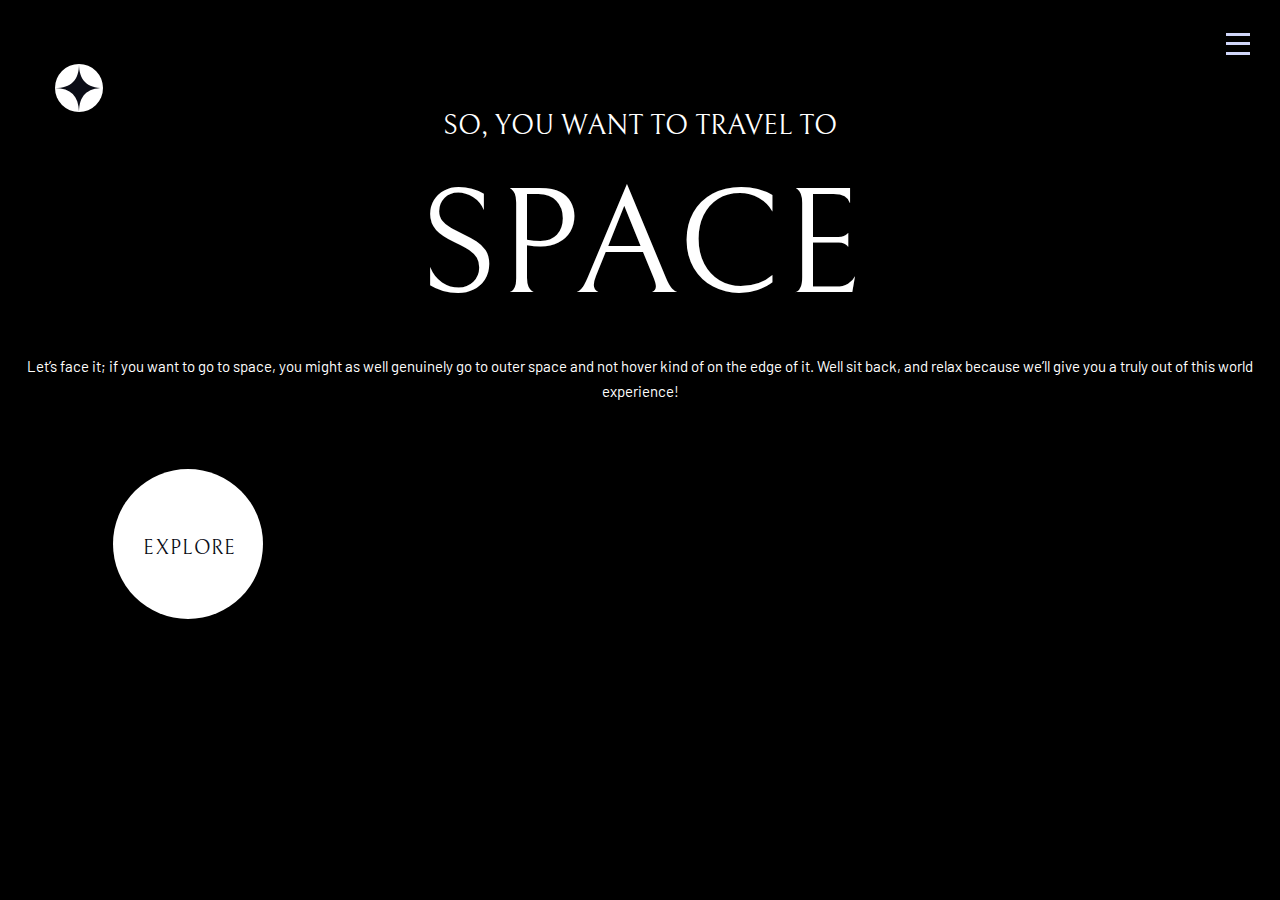
==== index.html @ 7892097c "Initial commit" ====
<!DOCTYPE html>
<html lang="en">
<head>
  <meta charset="UTF-8">
  <meta name="viewport" content="width=device-width, initial-scale=1.0">

  <link href="styles/styles.css" rel="stylesheet" type="text/css"/>


  <link rel="icon" type="image/png" sizes="32x32" href="./assets/favicon-32x32.png">
  
  <title>Frontend Mentor | Space tourism website</title>
</head>
<body>

  <div class="container" id="home">
    
    <header>
      <div class="branding">
        <img height="100%" width="100%" src="assets\shared\logo.svg" alt="Logo">
      </div>
    </header>
    <nav>
      <div class="nav-container">

        <div class="hamburger-menu">
          <div class="line line-1"></div>
          <div class="line line-2"></div>
          <div class="line line-3"></div>
        </div>

        <div class="nav-links nav-text">
          <ul>
            <li><a class="nav-link active" href="index.html">00 Home</a></li>
            <li><a class="nav-link" href="#">01 Destination</a></li>
            <li><a class="nav-link" href="#">02 Crew</a></li>
            <li><a class="nav-link" href="#">03 Technology</a></li>
          </ul>
        </div>
      </div>
    </nav>

    <main>
      <div class="front">
        <span class="subheading1">SO, YOU WANT TO TRAVEL TO</span>

        <span class="heading1">SPACE</span>

        <p>Let’s face it; if you want to go to space, you might as well genuinely go to 
          outer space and not hover kind of on the edge of it. Well sit back, and relax 
          because we’ll give you a truly out of this world experience!</p>

          <div id="circle">
            <span id="explore">EXPLORE</span>
          </div>
      </div>
    </main>

    </div>
  <script src="scripts\script.js"></script>
</body>
</html>
---- styles/styles.css ----
@import url('https://fonts.googleapis.com/css2?family=Barlow&family=Barlow+Condensed&family=Bellefair&display=swap');

* {
  -webkit-box-sizing: border-box;
  box-sizing: border-box;
}

html, body {
  scroll-behavior: smooth;
  font-size: 10px;
  position: relative;
  margin: 0;
  padding: 0;
  font-family: 'Barlow', sans-serif;
}

body {
  min-height: 100vh;
  display: flex;
  justify-content: center;
}

.container {
  background-color: hsl(0, 0%, 0%);
  background-repeat: no-repeat;
  background-attachment: fixed;
  background-size: cover;
}
#home {
  background-image: url(..\assets\home\background-home-mobile.jpg);
}

/* Nav */
header {
  position: absolute;
  top: 0;
  width: 100%;
  height: 70px;
  display: flex;
}
nav {
  overflow: hidden;
  z-index: 1000;
}
.branding {
  position: absolute;
  width: 40px;
  height: 40px;
  left: 24px;
  top: 24px;
}
nav {
  position: fixed;
  width: 254px;
  height: 667px;
  top: 0px;
  background-color: rgba(255, 255, 255, 0.04);
  right: -600px;
  transition: right 0.8s cubic-bezier(1, 0, 0, 1);

  display: flex;
  flex-direction: column;
  align-items: center;
}

.nav-links ul {
  padding: 0;
  display: flex;
  font-size: 1.8em;
}
.nav-links li {
  list-style: none;
  cursor: pointer;
  padding: 0 1rem;
}
.nav-link {
  color: #212121;
  text-decoration: none;
}
/* #navbar ul li a.active {
  color: #9AE5DD;
} */
.change {
  right: 0;
}
.nav-container {
  margin-top: 10rem;
  padding-left: 1rem;
}
.nav-brand {
  padding-bottom: 1.6rem;
}
.nav-links ul {
  display: flex;
  flex-direction: column;
}
.nav-links ul li {
  padding: .8rem 0;
}
.nav-link {
  color: #fff;
  position: relative;
  padding: .2rem 0;
}
.nav-link::before, 
.nav-link::after {
  content: "";
  width: 100%;
  height: 2px;
  background-color: #eee;
  position: absolute;
  left: 0;
  transform: scaleX(0);
  transition: transform 0.3s;
}
.nav-link::after {
  bottom: 0;
  transform-origin: right;
}
.nav-link::before {
  top: 0;
  transform-origin: left;
}
.nav-link:hover::before, 
.nav-link:hover::after {
  transform: scaleX(1);
}

.hamburger-menu {
  width: 24px;
  height: 28px;
  position: fixed;
  z-index: 10000;
  top: 30px;
  right: 30px;
  cursor: pointer;

  display: flex;
  flex-direction: column;
  justify-content: space-around;
}
.line {
  width: 100%;
  height: 3px;
  background-color: #D0D6F9;
  transition: all 0.8s;
}
.change .line-1 {
  transform: rotateZ(-45deg) translate(-8px, 6px);
  background-color: #D0D6F9 !important;
}
.change .line-2 {
  opacity: 0;
  background-color: #D0D6F9 !important;
}
.change .line-3 {
  transform: rotateZ(45deg) translate(-8px, -6px);
  background-color: #D0D6F9 !important;
}

/* Main */

main {
  display: flex;
  justify-content: center;
  align-items: center;
  color: #fff;
  margin-top: 100px;
}
.front {
  display: flex;
  justify-content: center;
  align-items: center;
  flex-direction: column;
  margin: 1rem 2.5rem;
  text-align: center;
}
.front .heading1 {
  margin: 2rem 0 .5rem;
}
.front p {
  line-height: 25px;
}
#circle {
  position: absolute;
  width: 150px;
  height: 150px;
  left: 113px;
  top: 469px;
  border-radius: 50%;
  
  background-color: #fff;
}
#explore {
  position: absolute;
  height: 23px;
  left: 19.67%;
  right: 18.33%;
  top: calc(50% - 23px/2 + 4.5px);

  font-family: 'Bellefair';
  font-style: normal;
  font-weight: 400;
  font-size: 2rem;
  line-height: 23px;
  /* identical to box height */

  text-align: center;
  letter-spacing: 1.25px;

  color: #0B0D17;

}

footer {
  position: fixed;
  bottom: 0;
}

 /* Extra small devices (phones, 600px and down) */
 @media only screen and (max-width: 600px) {
  .heading1 {
    font-family: 'Bellefair', serif;
    font-size: 8rem;
  }
  .heading2 {
    font-family: 'Bellefair', serif;
    font-size: 5.6rem;
  }
  .heading3 {
    font-family: 'Bellefair', serif;
    font-size: 2.4rem;
  }
  .heading4 {
    font-family: 'Bellefair', serif;
    font-size: 1.6rem;
  }
  .heading5 {
    font-family: 'Bellefair', serif;
    font-size: 1.6rem;
  }
  .subheading1 {
    font-family: 'Bellefair', serif;
    font-size: 1.6rem;
  }
  .subheading2 {
    font-family: 'Barlow Condenesed', serif;
    font-size: 1.4rem;
    letter-spacing: 2.36;
  }
  .nav-text {
    font-family: 'Barlow Condensed', serif;
     font-size: 1.6rem;
     letter-spacing: 2.7;
  }
  p {   
    font-size: 1.5rem;
  }

 }

 /* Small devices (portrait tablets and large phones, 600px and up) */
 @media only screen and (min-width: 600px) {

 }
 
 /* Medium devices (landscape tablets, 768px and up) */
 @media only screen and (min-width: 768px) {

  .heading1 {
    font-family: 'Bellefair', serif;
    font-size: 15rem;
  }
  .heading2 {
    font-family: 'Bellefair', serif;
    font-size: 10rem;
  }
  .heading3 {
    font-family: 'Bellefair', serif;
    font-size: 5.6rem;
  }
  .heading4 {
    font-family: 'Bellefair', serif;
    font-size: 3.2rem;
  }
  .heading5 {
    font-family: 'Bellefair', serif;
    font-size: 2.8 rem;
    letter-spacing: 4.75;
  }
  .subheading1 {
    font-family: 'Bellefair', serif;
    font-size: 2.8rem;
  }
  .subheading2 {
    font-family: 'Barlow Condensed', sans-serif;
    font-size: 1.4rem;
    letter-spacing: 2.35;
  }
  .nav-text {
    font-family: 'Barlow Condensed', sans-serif;
    font-size: 1.6rem;
    letter-spacing: 2.7;
  }
  p {   
    font-size: 1.5rem;
  }

  .branding {
    position: absolute;
    width: 48px;
    height: 48px;
    left: 55px;
    top: 64px;
  }
    
 }
 
 /* Large devices (laptops/desktops, 992px and up) */
 @media only screen and (min-width: 992px) {

 }
 
 /* Extra large devices (large laptops and desktops, 1200px and up) */
 @media only screen and (min-width: 1200px) {

 }
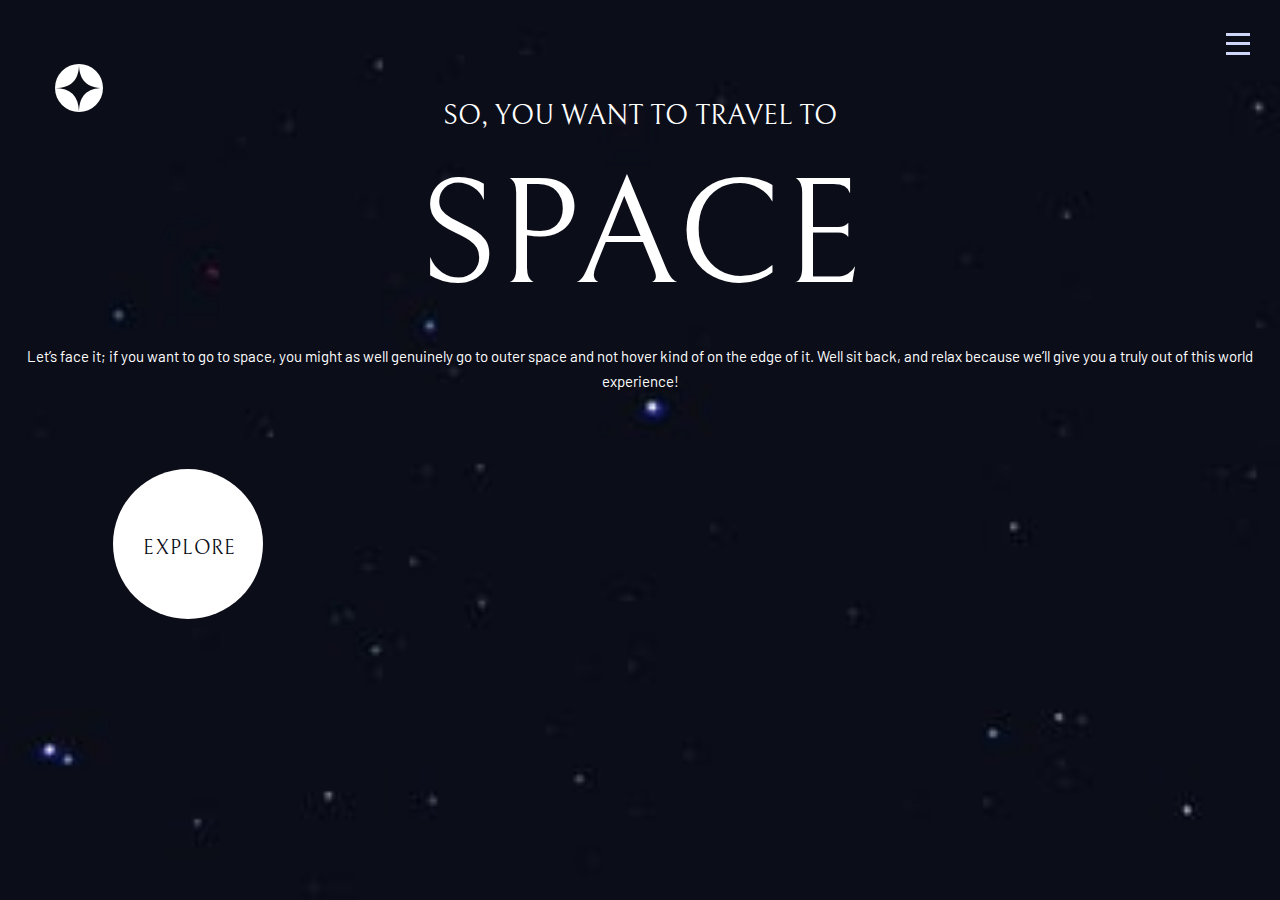
==== commit 2d7b78fa: "up" ====
--- a/index.html
+++ b/index.html
@@ -29,12 +29,12 @@
           <div class="line line-3"></div>
         </div>
 
-        <div class="nav-links nav-text">
+        <div class="nav-links">
           <ul>
-            <li><a class="nav-link active" href="index.html">00 Home</a></li>
-            <li><a class="nav-link" href="#">01 Destination</a></li>
-            <li><a class="nav-link" href="#">02 Crew</a></li>
-            <li><a class="nav-link" href="#">03 Technology</a></li>
+            <li><a class="nav-text active" href="index.html"><b>00</b> &nbsp; HOME</a></li>
+            <li><a class="nav-text" href="../destination-moon.html"><b>01</b> &nbsp; DESTINATION</a></li>
+            <li><a class="nav-text" href="../crew-commander.html"><b>02</b> &nbsp; CREW</a></li>
+            <li><a class="nav-text" href="../technology-vehicle.html"><b>03</b> &nbsp; TECHNOLOGY</a></li>
           </ul>
         </div>
       </div>
--- a/styles/styles.css
+++ b/styles/styles.css
@@ -27,7 +27,13 @@
   background-size: cover;
 }
 #home {
-  background-image: url(..\assets\home\background-home-mobile.jpg);
+  background-image: url(../assets/home/background-home-mobile.jpg);
+}
+#crew {
+  background-image: url(../assets/crew/background-crew-mobile.jpg);
+}
+#destination {
+  background-image: url(../assets/destination/background-destination-mobile.jpg);
 }
 
 /* Nav */
@@ -54,83 +60,54 @@
   width: 254px;
   height: 667px;
   top: 0px;
-  background-color: rgba(255, 255, 255, 0.04);
   right: -600px;
+
+  background: rgba(255, 255, 255, 0.04);
   transition: right 0.8s cubic-bezier(1, 0, 0, 1);
 
   display: flex;
   flex-direction: column;
   align-items: center;
+}
+.change {
+  right: 0;
+  backdrop-filter: blur(40.7742px);
+}
+.nav-container {
+  margin-top: 10rem;
+  padding-left: 1rem;
+}
+.nav-brand {
+  padding-bottom: 1.6rem;
 }
 
 .nav-links ul {
   padding: 0;
   display: flex;
-  font-size: 1.8em;
 }
 .nav-links li {
   list-style: none;
   cursor: pointer;
-  padding: 0 1rem;
-}
-.nav-link {
-  color: #212121;
-  text-decoration: none;
+  margin: 0 0 3rem;
 }
 /* #navbar ul li a.active {
-  color: #9AE5DD;
+  color: ;
 } */
-.change {
-  right: 0;
-}
-.nav-container {
-  margin-top: 10rem;
-  padding-left: 1rem;
-}
-.nav-brand {
-  padding-bottom: 1.6rem;
-}
 .nav-links ul {
   display: flex;
   flex-direction: column;
 }
-.nav-links ul li {
-  padding: .8rem 0;
-}
-.nav-link {
+.nav-text {
   color: #fff;
   position: relative;
-  padding: .2rem 0;
-}
-.nav-link::before, 
-.nav-link::after {
-  content: "";
-  width: 100%;
-  height: 2px;
-  background-color: #eee;
-  position: absolute;
-  left: 0;
-  transform: scaleX(0);
-  transition: transform 0.3s;
-}
-.nav-link::after {
-  bottom: 0;
-  transform-origin: right;
-}
-.nav-link::before {
-  top: 0;
-  transform-origin: left;
-}
-.nav-link:hover::before, 
-.nav-link:hover::after {
-  transform: scaleX(1);
-}
+  text-decoration: none;
+}
+
 
 .hamburger-menu {
   width: 24px;
   height: 28px;
   position: fixed;
-  z-index: 10000;
   top: 30px;
   right: 30px;
   cursor: pointer;
@@ -146,7 +123,7 @@
   transition: all 0.8s;
 }
 .change .line-1 {
-  transform: rotateZ(-45deg) translate(-8px, 6px);
+  transform: rotateZ(-45deg) translate(-8px, 5px);
   background-color: #D0D6F9 !important;
 }
 .change .line-2 {
@@ -154,7 +131,7 @@
   background-color: #D0D6F9 !important;
 }
 .change .line-3 {
-  transform: rotateZ(45deg) translate(-8px, -6px);
+  transform: rotateZ(45deg) translate(-8px, -5px);
   background-color: #D0D6F9 !important;
 }
 
@@ -165,14 +142,15 @@
   justify-content: center;
   align-items: center;
   color: #fff;
-  margin-top: 100px;
-}
+}
+
+/* ================ Home Page ====================== */
 .front {
   display: flex;
   justify-content: center;
   align-items: center;
   flex-direction: column;
-  margin: 1rem 2.5rem;
+  margin: 10rem 2.5rem 1rem;
   text-align: center;
 }
 .front .heading1 {
@@ -190,6 +168,8 @@
   border-radius: 50%;
   
   background-color: #fff;
+
+  cursor: pointer;
 }
 #explore {
   position: absolute;
@@ -212,6 +192,60 @@
 
 }
 
+/* ================ Crew Page ====================== */
+
+.crewCont {
+  display: flex;
+  justify-content: center;
+  flex-direction: column;
+  margin: 8rem 2rem 1rem;
+  text-align: center;
+}
+.crewCont b {
+  mix-blend-mode: normal;
+  opacity: 0.25;
+  margin-right: 1rem;
+  font-weight: 700;
+}
+.dougImg {
+  height: 223px;
+  width: 327px;
+  border-bottom: 1px solid #383B4B;
+  margin: 3rem 0;
+}
+.carSlider {
+  display: flex;
+  flex-direction: row;
+  justify-content: center;
+}
+.selec {
+  width: 10px;
+  height: 10px;
+  border-radius: 50%;
+  margin: 0 .8rem;
+  cursor: pointer;
+
+  background: #FFFFFF;
+  mix-blend-mode: normal;
+  opacity: 0.17;
+}
+.selec:hover {
+  opacity: 0.5;
+}
+.selec:focus {
+  opacity: 1;
+}
+.dougDesc {
+  display: flex;
+  flex-direction: column;
+  line-height: 25px;
+}
+.dougDesc .heading4 {
+  margin: 1rem 0;
+  mix-blend-mode: normal;
+  opacity: 0.5;
+}
+
 footer {
   position: fixed;
   bottom: 0;
@@ -250,8 +284,8 @@
   }
   .nav-text {
     font-family: 'Barlow Condensed', serif;
-     font-size: 1.6rem;
-     letter-spacing: 2.7;
+    font-size: 1.6rem;
+    letter-spacing: 2.7px;
   }
   p {   
     font-size: 1.5rem;
@@ -300,7 +334,7 @@
   .nav-text {
     font-family: 'Barlow Condensed', sans-serif;
     font-size: 1.6rem;
-    letter-spacing: 2.7;
+    letter-spacing: 2.7px;
   }
   p {   
     font-size: 1.5rem;
@@ -318,7 +352,29 @@
  
  /* Large devices (laptops/desktops, 992px and up) */
  @media only screen and (min-width: 992px) {
-
+  .nav-text::before, 
+  .nav-text::after {
+    content: "";
+    width: 100%;
+    height: 2px;
+    background-color: #eee;
+    position: absolute;
+    left: 0;
+    transform: scaleX(0);
+    transition: transform 0.3s;
+  }
+  .nav-text::after {
+    bottom: 0;
+    transform-origin: right;
+  }
+  .nav-text::before {
+    top: 0;
+    transform-origin: left;
+  }
+  .nav-text:hover::before, 
+  .nav-text:hover::after {
+    transform: scaleX(1);
+  }
  }
  
  /* Extra large devices (large laptops and desktops, 1200px and up) */
